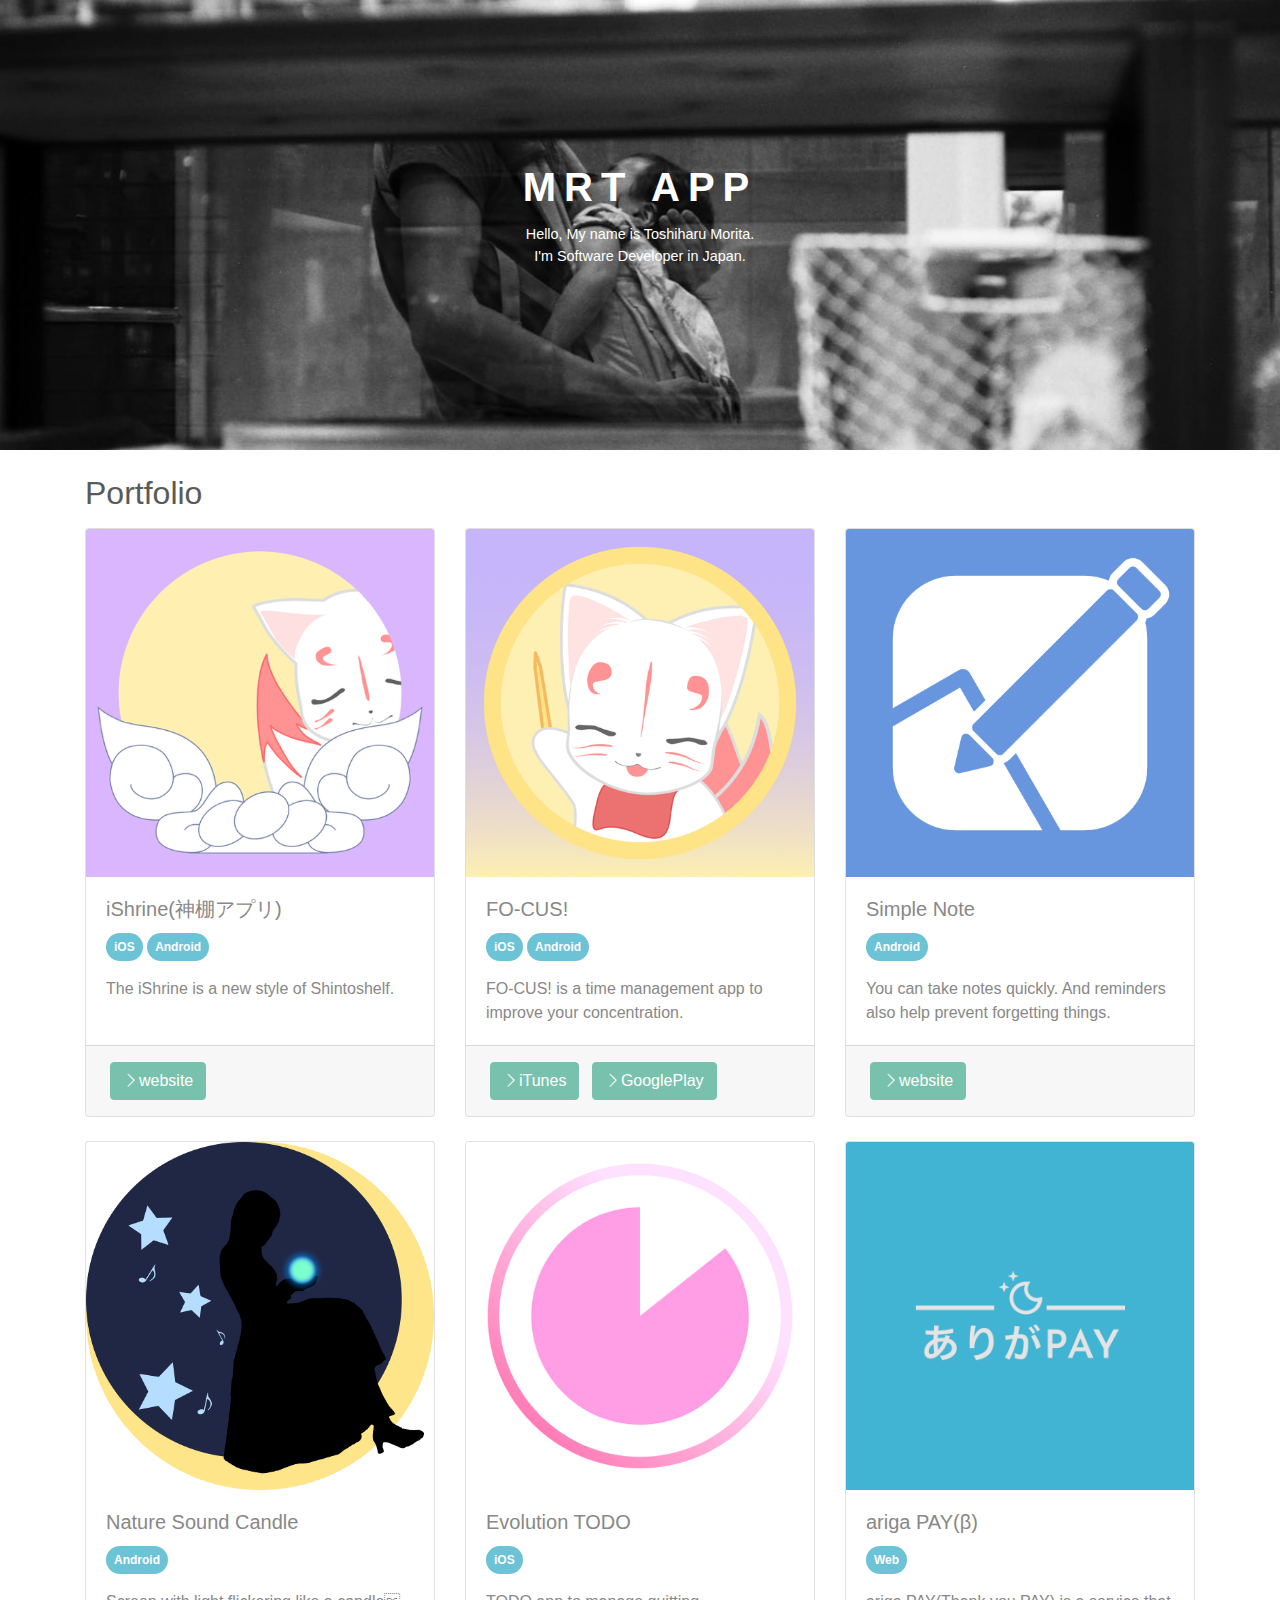
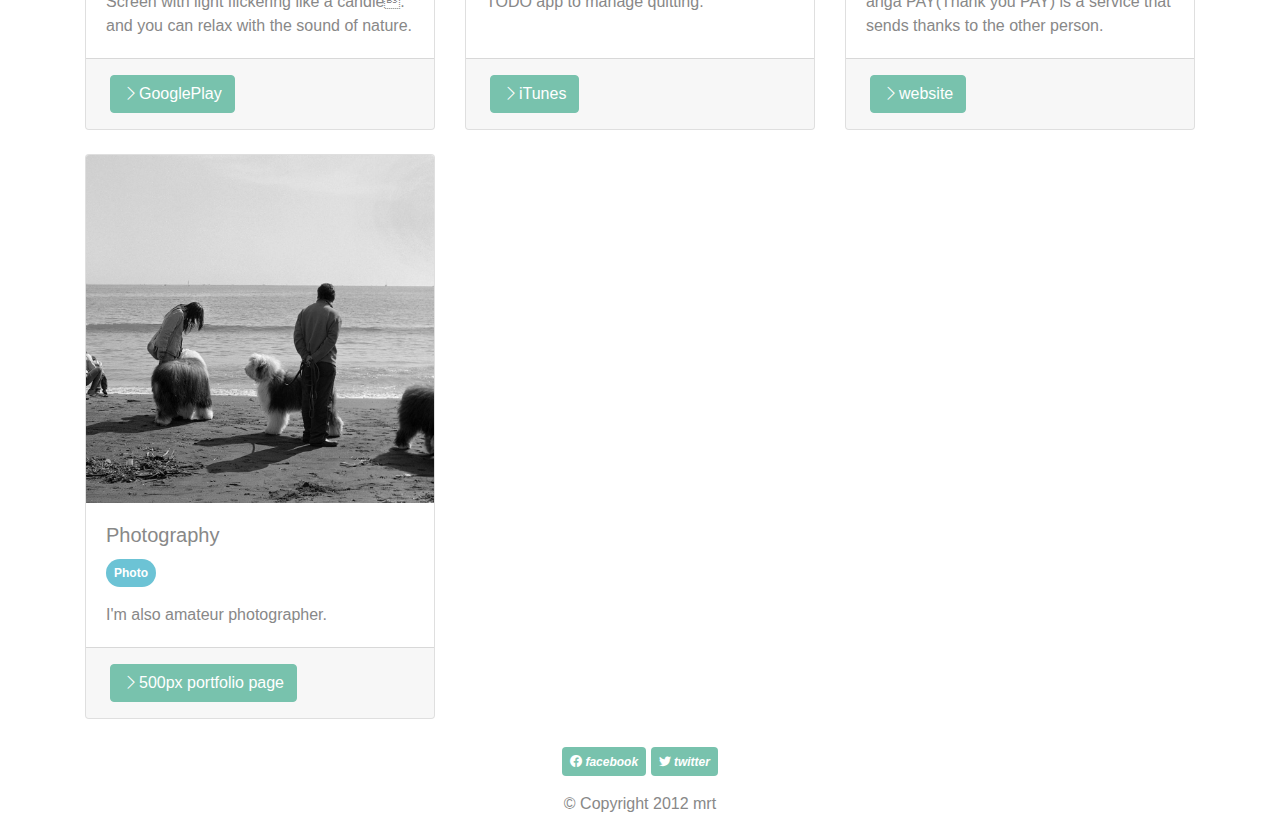
==== index.html @ 0ec3977b "remove lightmeter" ====
<!DOCTYPE html>
<html lang="ja">
<head>
   <meta charset="utf-8">
	<title>mrt app's portfolios</title>
	<meta name="description" content="mrt app's portfolios">
	<meta name="author" content="mrt">
	<meta name="viewport" content="width=device-width, initial-scale=1, maximum-scale=1">
   <meta name="google-site-verification" content="wOv8OSFi36BbZM9EOeqPdlQxyGVjvJhlUaS92rcKEDM" />
   <link href="css/bootstrap.min.css?20210525" rel="stylesheet">
   <script src="https://cdn.jsdelivr.net/npm/bootstrap@5.0.0-beta1/dist/js/bootstrap.bundle.min.js" integrity="sha384-ygbV9kiqUc6oa4msXn9868pTtWMgiQaeYH7/t7LECLbyPA2x65Kgf80OJFdroafW" crossorigin="anonymous"></script>
   <link rel="stylesheet" href="https://cdn.jsdelivr.net/npm/bootstrap-icons@1.5.0/font/bootstrap-icons.css">
   <link rel="stylesheet" href="css/style.css">
</head>

<body>

   <header>
      <div id="header-image">
         <div class="contents">
            <div>
               <h1>MRT APP</h1>
               <p class="text">Hello, My name is Toshiharu Morita. <br/>I'm Software Developer in Japan.</p>
            </div>
          </div>
      </div>

   </header> 

   <section class="mt-1 mb-1">
      <div class="container">
         <h2 id="portfolio" class="mt-4 mb-3">Portfolio</h2>
         <div class="row row-cols-1 row-cols-md-3 g-4">
            <div class="col mb-4">
               <div class="card h-100">
                  <img class="card-img-top" src="images/kamidana.png" alt="app icon">
                  <div class="card-body">
                     <h5 class="card-title">iShrine(神棚アプリ)</h5>
                     <p>
                        <span class="badge rounded-pill bg-info p-2">iOS</span>
                        <span class="badge rounded-pill bg-info p-2">Android</span>
                     </p>
                     <p class="card-text">The iShrine is a new style of Shintoshelf.</p>
                  </div>
                  <div class="card-footer">
                     <a href="https://mrt-app.github.io/kamidana/" class="btn btn-primary m-1"><i class="bi bi-chevron-right"></i>website</a>
                  </div>
               </div>   
            </div>
            <div class="col mb-4">
               <div class="card h-100">
                  <img class="card-img-top" src="images/focus.png" alt="app icon">
                  <div class="card-body">
                     <h5 class="card-title">FO-CUS!</h5>
                     <p>
                     <span class="badge rounded-pill bg-info p-2">iOS</span>
                     <span class="badge rounded-pill bg-info p-2">Android</span>
                     </p>
                     <p class="card-text">FO-CUS! is a time management app to improve your concentration.</p>
                  </div>
                  <div class="card-footer">
                     <a href="https://apps.apple.com/jp/app/fo-cus/id1568055889" class="btn btn-primary m-1"><i class="bi bi-chevron-right"></i>iTunes</a>
                     <a href="https://play.google.com/store/apps/details?id=com.gmail.mrt.another.focus" class="btn btn-primary m-1"><i class="bi bi-chevron-right"></i>GooglePlay</a>
                  </div>

               </div>
            </div>
            <div class="col mb-4">
               <div class="card h-100">
                  <img class="card-img-top" src="images/simple-note.png" alt="app icon">
                  <div class="card-body">
                     <h5 class="card-title">Simple Note</h5>
                     <p>
                     <span class="badge rounded-pill bg-info p-2">Android</span>
                     </p>
                     <p class="card-text">You can take notes quickly. And reminders also help prevent forgetting things.</p>
                  </div>
                  <div class="card-footer">
                     <a href="https://mrt-app.github.io/simple-note/" class="btn btn-primary m-1"><i class="bi bi-chevron-right"></i>website</a>
                  </div>

               </div>   
            </div>

            
           <div class="col mb-4">
               <div class="card h-100">
                  <img class="card-img-top" src="images/likeacandle.png" alt="app icon">
                  <div class="card-body">
                     <h5 class="card-title">Nature Sound Candle</h5>
                     <p>
                        <span class="badge rounded-pill bg-info p-2">Android</span>
                     </p>
                     <p class="card-text">Screen with light flickering like a candle. and you can relax with the sound of nature.</p>
                  </div>
                  <div class="card-footer">
                     <a href="https://play.google.com/store/apps/details?id=another.mrt.gmail.com.likeacandle" class="btn btn-primary m-1"><i class="bi bi-chevron-right"></i>GooglePlay</a>
                  </div>
               </div>
           </div>

           <div class="col mb-4">
               <div class="card h-100">
                  <img class="card-img-top" src="images/evolutiontodo.png" alt="app icon">
                  <div class="card-body">
                     <h5 class="card-title">Evolution TODO</h5>
                     <p>
                        <span class="badge rounded-pill bg-info p-2">iOS</span>
                     </p>
                     <p class="card-text">TODO app to manage quitting.</p>
                  </div>
                  <div class="card-footer">
                     <a href="https://apps.apple.com/jp/app/evolution-todo/id1493318334" class="btn btn-primary m-1"><i class="bi bi-chevron-right"></i>iTunes</a>
                  </div>
               </div>
           </div>

           <div class="col mb-4">
               <div class="card h-100">
                  <img class="card-img-top" src="images/ariga-pay.png" alt="app icon">
                  <div class="card-body">
                     <h5 class="card-title">ariga PAY(β)</h5>
                     <p>
                        <span class="badge rounded-pill bg-info p-2">Web</span>
                     </p>
                     <p class="card-text">ariga PAY(Thank you PAY) is a service that sends thanks to the other person.</p>
                  </div>
                  <div class="card-footer">
                     <a href="https://ariga-pay.firebaseapp.com/" class="btn btn-primary m-1"><i class="bi bi-chevron-right"></i>website</a>
                  </div>
               </div>
            </div>
   

            <div class="col mb-4">
               <div class="card h-100">
                  <img class="card-img-top" src="images/middle.jpg" alt="photo">
                  <div class="card-body">
                     <h5 class="card-title">Photography</h5>
                     <p>
                        <span class="badge rounded-pill bg-info p-2">Photo</span>
                     </p>
                     <p class="card-text">I'm also amateur photographer.</p>
                  </div>
                  <div class="card-footer">
                     <a href="http://500px.com/Haru_M" class="btn btn-primary m-1"><i class="bi bi-chevron-right"></i>500px portfolio page</a>
                  </div>
               </div>
            </div>

         </div>
     </div>
   </section>


   <footer class="mt-1 mb-1">
      <div class="contents">
         <p class="px-2 text-center">
            <a href="http://www.facebook.com/share.php?u=https%3A%2F%2Fmrt-app.github.io/" class="badge bg-primary p-2"><i class="bi bi-facebook"> facebook</i></a>
            <a href="http://twitter.com/share?url=https%3A%2F%2Fmrt-app.github.io/" class="badge bg-primary p-2"><i class="bi bi-twitter"> twitter</i></a>   
         </p>
   
         <p class="text-center">
            &copy; Copyright 2012 mrt
         </p>
      </div>
   </footer>
</body>

</html>
---- css/style.css ----
#header-image .contents {
    height: 50vh;
    display: flex;
    justify-content: center;
    align-items: center;
    background-size: cover;
    background-position: center;
    background-repeat: no-repeat;
    background-attachment: fixed;
}
#header-image .contents {
    background-image: url(../images/header.jpg);
    background-position-y: -100px;
}

#header-image .contents h1 {
    color: #fff;
    font-size: 2.5em;
    font-weight: bold;
    text-align: center;
    letter-spacing: 0.2em;
    margin-bottom: .25em;
}
#header-image .contents .text {
    color: #fff;
    font-size: 0.9em;
    text-align: center;
    padding: .25em;
}
#header-image .contents  a {
    background: rgba(255, 255, 255, 0.9);
    display: block;
    font-weight: bold;
    text-align: center;
    text-decoration: none;
    padding: 3px 0;
    margin: 0 auto;
}

  footer {
    display: block;
  }
  .card-img-top {
    width: 100%;
    aspect-ratio: 1 / 1;
    object-fit: cover;
}
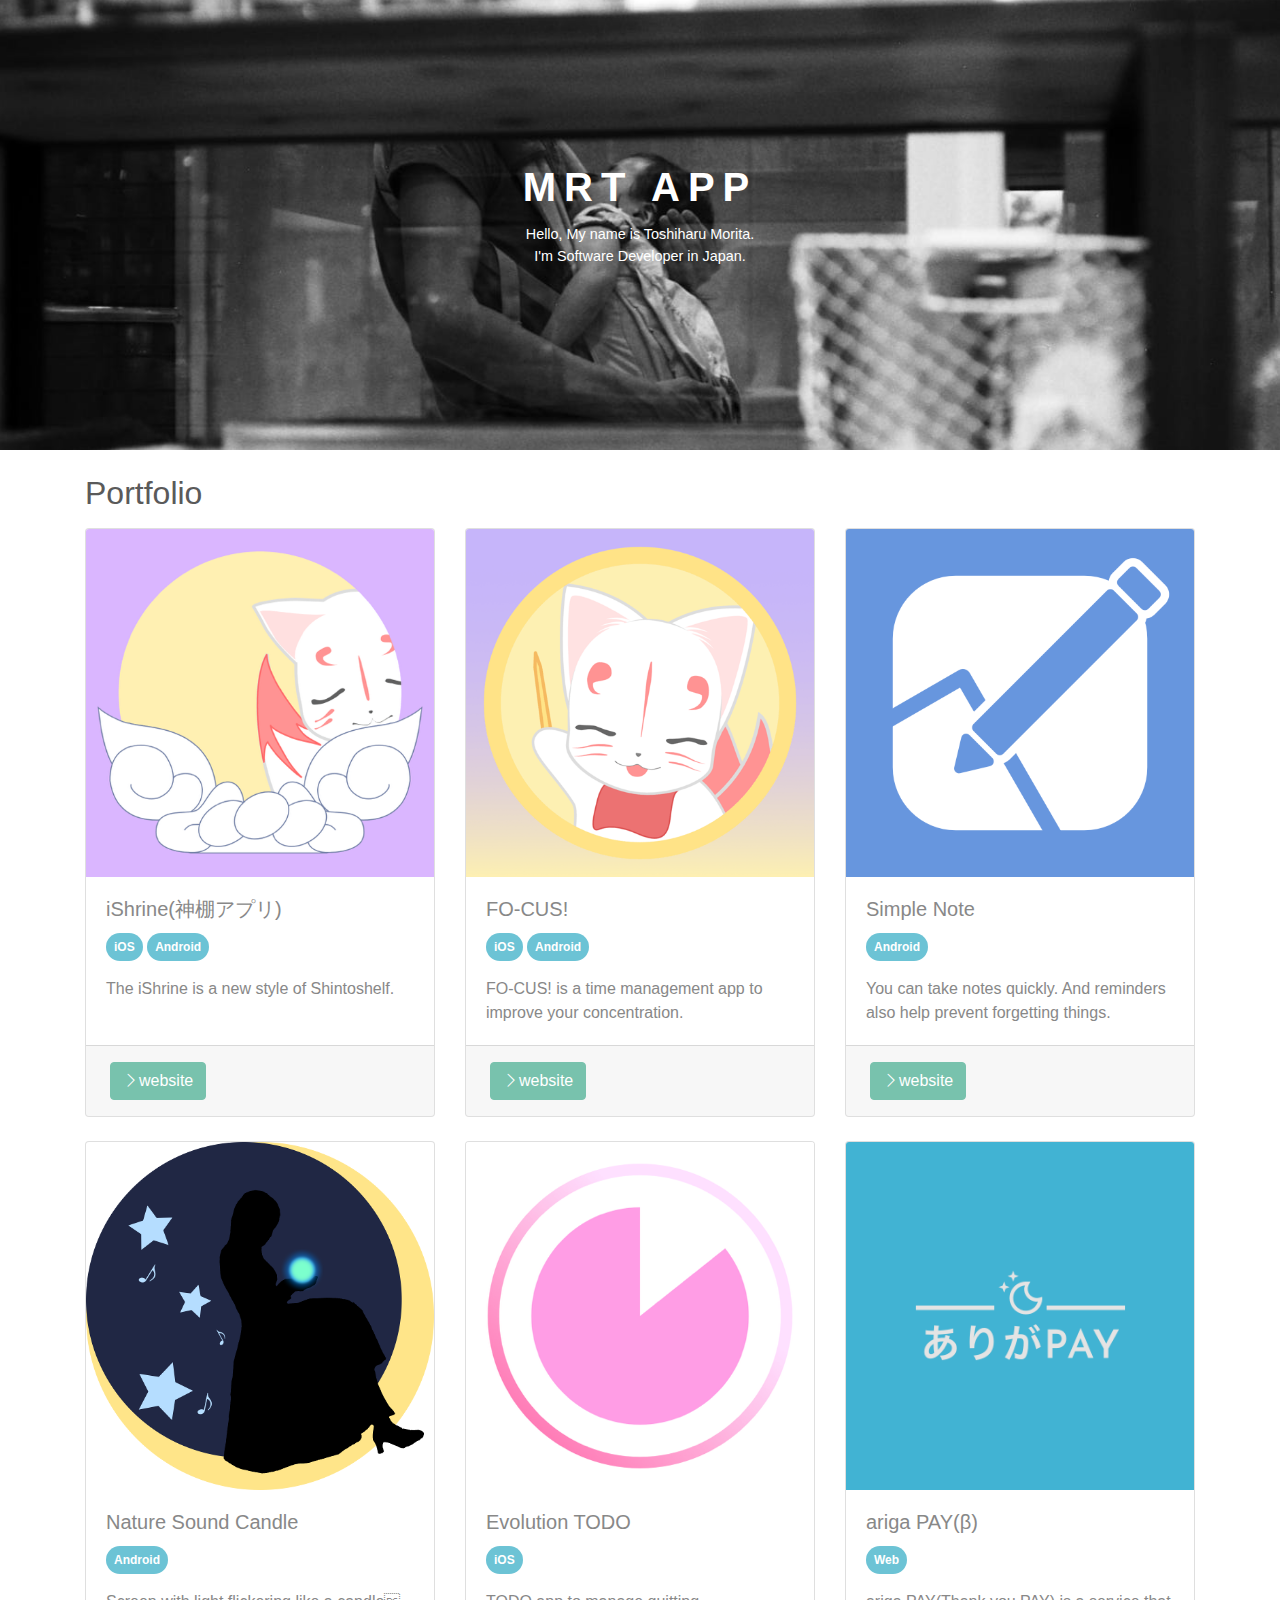
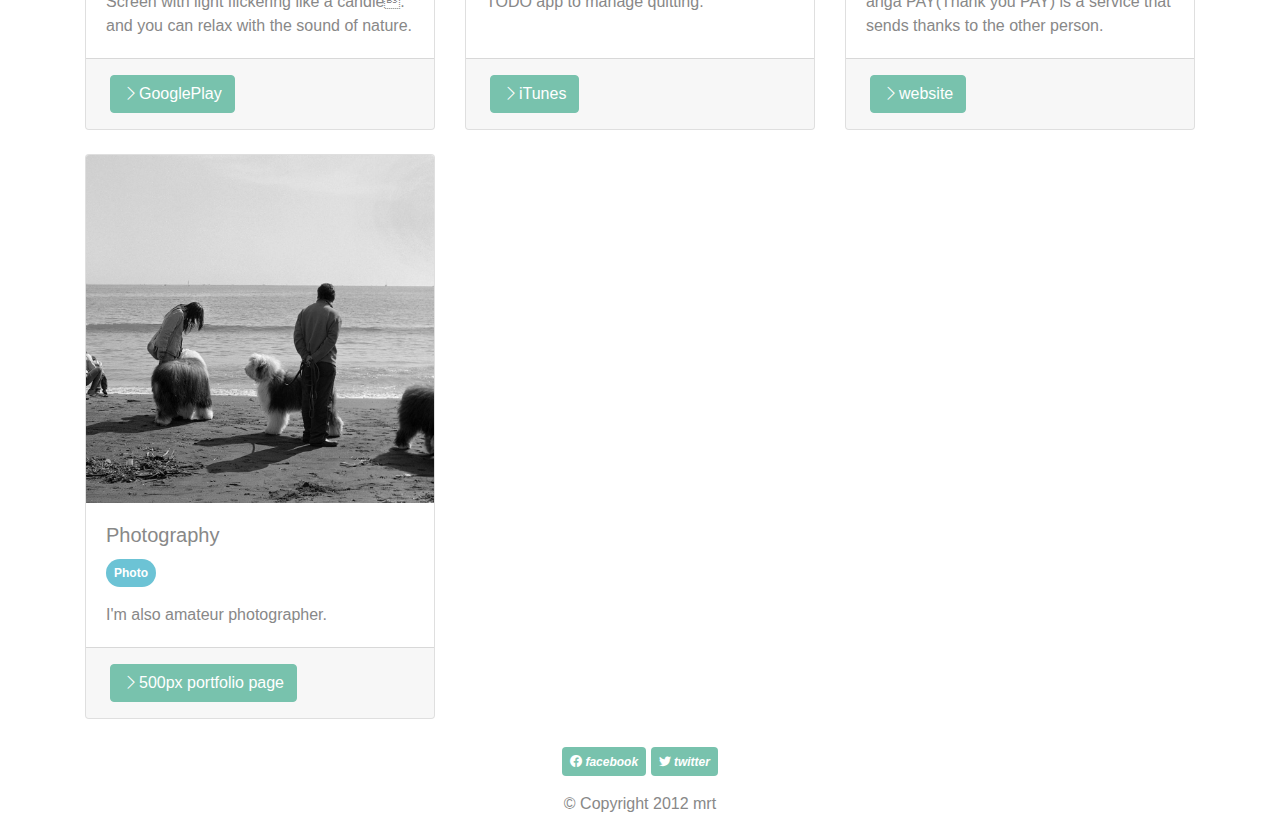
==== commit 9d7b997b: "+focus page" ====
--- a/index.html
+++ b/index.html
@@ -59,8 +59,7 @@
                      <p class="card-text">FO-CUS! is a time management app to improve your concentration.</p>
                   </div>
                   <div class="card-footer">
-                     <a href="https://apps.apple.com/jp/app/fo-cus/id1568055889" class="btn btn-primary m-1"><i class="bi bi-chevron-right"></i>iTunes</a>
-                     <a href="https://play.google.com/store/apps/details?id=com.gmail.mrt.another.focus" class="btn btn-primary m-1"><i class="bi bi-chevron-right"></i>GooglePlay</a>
+                     <a href="https://mrt-app.github.io/focus.htm" class="btn btn-primary m-1"><i class="bi bi-chevron-right"></i>website</a>
                   </div>
 
                </div>
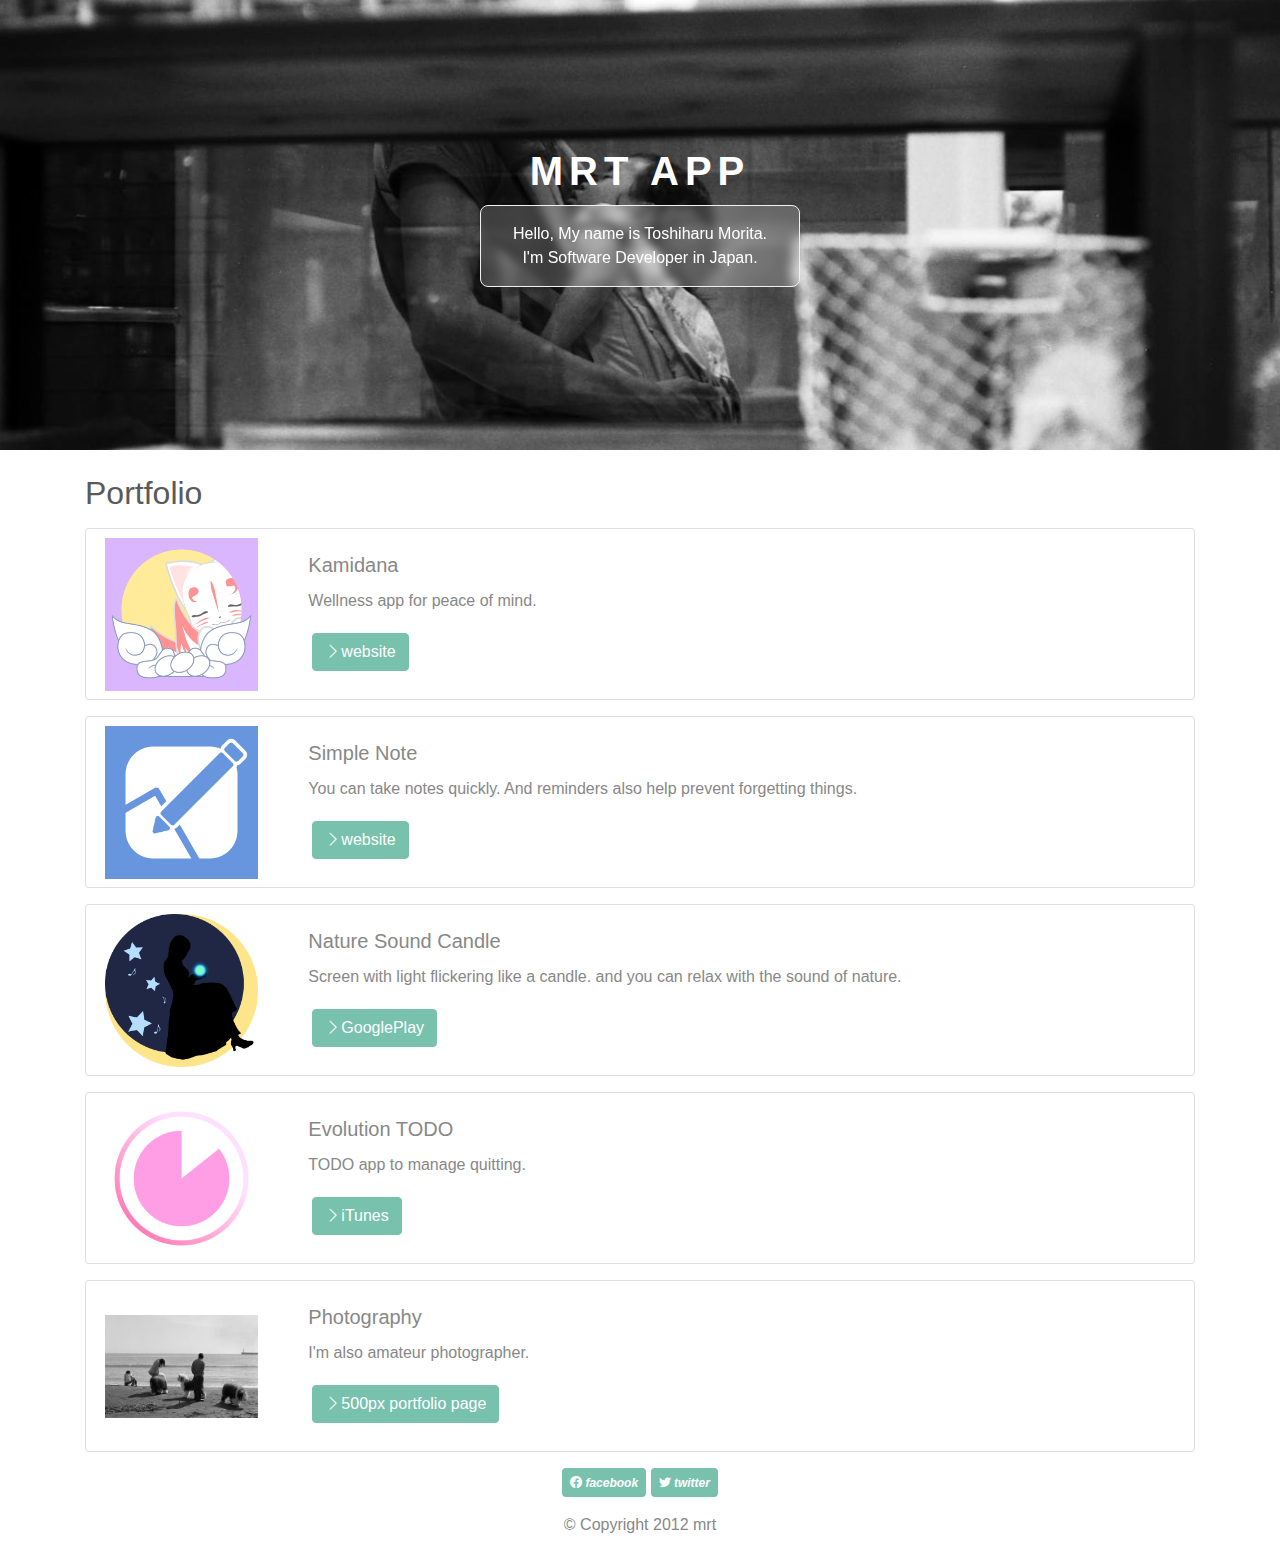
==== commit 305f6c5e: "update" ====
--- a/index.html
+++ b/index.html
@@ -30,124 +30,81 @@
    <section class="mt-1 mb-1">
       <div class="container">
          <h2 id="portfolio" class="mt-4 mb-3">Portfolio</h2>
-         <div class="row row-cols-1 row-cols-md-3 g-4">
-            <div class="col mb-4">
-               <div class="card h-100">
-                  <img class="card-img-top" src="images/kamidana.png" alt="app icon">
-                  <div class="card-body">
-                     <h5 class="card-title">iShrine(神棚アプリ)</h5>
-                     <p>
-                        <span class="badge rounded-pill bg-info p-2">iOS</span>
-                        <span class="badge rounded-pill bg-info p-2">Android</span>
-                     </p>
-                     <p class="card-text">The iShrine is a new style of Shintoshelf.</p>
-                  </div>
-                  <div class="card-footer">
-                     <a href="https://mrt-app.github.io/kamidana/" class="btn btn-primary m-1"><i class="bi bi-chevron-right"></i>website</a>
-                  </div>
-               </div>   
+
+         <div class="card mb-3">
+            <div class="row g-0 m-1">
+              <div class="col-2 align-self-center">
+                <img src="images/kamidana.png" class="img-fluid rounded-start" alt="app icon">
+              </div>
+              <div class="col-10">
+                <div class="card-body">
+                  <h5 class="card-title">Kamidana</h5>
+                  <p class="card-text">Wellness app for peace of mind.</p>
+                  <p class="card-text"> <a href="https://mrt-app.github.io/kamidana/" class="btn btn-primary m-1"><i class="bi bi-chevron-right"></i>website</a></p>
+                </div>
+              </div>
             </div>
-            <div class="col mb-4">
-               <div class="card h-100">
-                  <img class="card-img-top" src="images/focus.png" alt="app icon">
-                  <div class="card-body">
-                     <h5 class="card-title">FO-CUS!</h5>
-                     <p>
-                     <span class="badge rounded-pill bg-info p-2">iOS</span>
-                     <span class="badge rounded-pill bg-info p-2">Android</span>
-                     </p>
-                     <p class="card-text">FO-CUS! is a time management app to improve your concentration.</p>
-                  </div>
-                  <div class="card-footer">
-                     <a href="https://mrt-app.github.io/focus.htm" class="btn btn-primary m-1"><i class="bi bi-chevron-right"></i>website</a>
-                  </div>
+          </div>
 
-               </div>
+          <div class="card mb-3">
+            <div class="row g-0 m-1">
+              <div class="col-2 align-self-center">
+                <img src="images/simple-note.png" class="img-fluid rounded-start" alt="app icon">
+              </div>
+              <div class="col-10">
+                <div class="card-body">
+                  <h5 class="card-title">Simple Note</h5>
+                  <p class="card-text">You can take notes quickly. And reminders also help prevent forgetting things.</p>
+                  <p class="card-text"> <a href="https://mrt-app.github.io/simple-note/" class="btn btn-primary m-1"><i class="bi bi-chevron-right"></i>website</a></p>
+                </div>
+              </div>
             </div>
-            <div class="col mb-4">
-               <div class="card h-100">
-                  <img class="card-img-top" src="images/simple-note.png" alt="app icon">
-                  <div class="card-body">
-                     <h5 class="card-title">Simple Note</h5>
-                     <p>
-                     <span class="badge rounded-pill bg-info p-2">Android</span>
-                     </p>
-                     <p class="card-text">You can take notes quickly. And reminders also help prevent forgetting things.</p>
-                  </div>
-                  <div class="card-footer">
-                     <a href="https://mrt-app.github.io/simple-note/" class="btn btn-primary m-1"><i class="bi bi-chevron-right"></i>website</a>
-                  </div>
+          </div>
 
-               </div>   
+          <div class="card mb-3">
+            <div class="row g-0 m-1">
+              <div class="col-2 align-self-center">
+                <img src="images/likeacandle.png" class="img-fluid rounded-start" alt="app icon">
+              </div>
+              <div class="col-10">
+                <div class="card-body">
+                  <h5 class="card-title">Nature Sound Candle</h5>
+                  <p class="card-text">Screen with light flickering like a candle. and you can relax with the sound of nature.</p>
+                  <p class="card-text"> <a href="https://play.google.com/store/apps/details?id=another.mrt.gmail.com.likeacandle" class="btn btn-primary m-1"><i class="bi bi-chevron-right"></i>GooglePlay</a></p>
+                </div>
+              </div>
             </div>
+          </div>
 
-            
-           <div class="col mb-4">
-               <div class="card h-100">
-                  <img class="card-img-top" src="images/likeacandle.png" alt="app icon">
-                  <div class="card-body">
-                     <h5 class="card-title">Nature Sound Candle</h5>
-                     <p>
-                        <span class="badge rounded-pill bg-info p-2">Android</span>
-                     </p>
-                     <p class="card-text">Screen with light flickering like a candle. and you can relax with the sound of nature.</p>
-                  </div>
-                  <div class="card-footer">
-                     <a href="https://play.google.com/store/apps/details?id=another.mrt.gmail.com.likeacandle" class="btn btn-primary m-1"><i class="bi bi-chevron-right"></i>GooglePlay</a>
-                  </div>
-               </div>
-           </div>
-
-           <div class="col mb-4">
-               <div class="card h-100">
-                  <img class="card-img-top" src="images/evolutiontodo.png" alt="app icon">
-                  <div class="card-body">
-                     <h5 class="card-title">Evolution TODO</h5>
-                     <p>
-                        <span class="badge rounded-pill bg-info p-2">iOS</span>
-                     </p>
-                     <p class="card-text">TODO app to manage quitting.</p>
-                  </div>
-                  <div class="card-footer">
-                     <a href="https://apps.apple.com/jp/app/evolution-todo/id1493318334" class="btn btn-primary m-1"><i class="bi bi-chevron-right"></i>iTunes</a>
-                  </div>
-               </div>
-           </div>
-
-           <div class="col mb-4">
-               <div class="card h-100">
-                  <img class="card-img-top" src="images/ariga-pay.png" alt="app icon">
-                  <div class="card-body">
-                     <h5 class="card-title">ariga PAY(β)</h5>
-                     <p>
-                        <span class="badge rounded-pill bg-info p-2">Web</span>
-                     </p>
-                     <p class="card-text">ariga PAY(Thank you PAY) is a service that sends thanks to the other person.</p>
-                  </div>
-                  <div class="card-footer">
-                     <a href="https://ariga-pay.firebaseapp.com/" class="btn btn-primary m-1"><i class="bi bi-chevron-right"></i>website</a>
-                  </div>
-               </div>
+          <div class="card mb-3">
+            <div class="row g-0 m-1">
+              <div class="col-2 align-self-center">
+                <img src="images/evolutiontodo.png" class="img-fluid rounded-start" alt="app icon">
+              </div>
+              <div class="col-10">
+                <div class="card-body">
+                  <h5 class="card-title">Evolution TODO</h5>
+                  <p class="card-text">TODO app to manage quitting.</p>
+                  <p class="card-text"> <a href="https://apps.apple.com/jp/app/evolution-todo/id1493318334" class="btn btn-primary m-1"><i class="bi bi-chevron-right"></i>iTunes</a></p>
+                </div>
+              </div>
             </div>
-   
-
-            <div class="col mb-4">
-               <div class="card h-100">
-                  <img class="card-img-top" src="images/middle.jpg" alt="photo">
-                  <div class="card-body">
-                     <h5 class="card-title">Photography</h5>
-                     <p>
-                        <span class="badge rounded-pill bg-info p-2">Photo</span>
-                     </p>
-                     <p class="card-text">I'm also amateur photographer.</p>
-                  </div>
-                  <div class="card-footer">
-                     <a href="http://500px.com/Haru_M" class="btn btn-primary m-1"><i class="bi bi-chevron-right"></i>500px portfolio page</a>
-                  </div>
-               </div>
+          </div>
+          
+          <div class="card mb-3">
+            <div class="row g-0 m-1">
+              <div class="col-2 align-self-center">
+                <img src="images/middle.jpg" class="img-fluid rounded-start" alt="photo">
+              </div>
+              <div class="col-10">
+                <div class="card-body">
+                  <h5 class="card-title">Photography</h5>
+                  <p class="card-text">I'm also amateur photographer.</p>
+                  <p class="card-text"> <a href="http://500px.com/Haru_M" class="btn btn-primary m-1"><i class="bi bi-chevron-right"></i>500px portfolio page</a></p>
+                </div>
+              </div>
             </div>
-
-         </div>
+          </div>
      </div>
    </section>
 
--- a/css/style.css
+++ b/css/style.css
@@ -18,15 +18,21 @@
     font-size: 2.5em;
     font-weight: bold;
     text-align: center;
-    letter-spacing: 0.2em;
+    letter-spacing: 0.15em;
     margin-bottom: .25em;
 }
 #header-image .contents .text {
     color: #fff;
-    font-size: 0.9em;
     text-align: center;
-    padding: .25em;
+    padding: 1em 2em;
+    background-color: rgba(255,255,255, 0.2);
+    border: 1px solid #f1f1f1;
+    z-index: 2;
+    text-align: center;
+    backdrop-filter: blur(5px);
+    border-radius: 0.5em;
 }
+
 #header-image .contents  a {
     background: rgba(255, 255, 255, 0.9);
     display: block;
@@ -37,11 +43,17 @@
     margin: 0 auto;
 }
 
-  footer {
+footer {
     display: block;
-  }
-  .card-img-top {
+}
+.card-img-top {
     width: 100%;
     aspect-ratio: 1 / 1;
     object-fit: cover;
-}+}
+
+img {
+    width: 100%;
+    height: 100%;
+    object-fit: cover;
+ }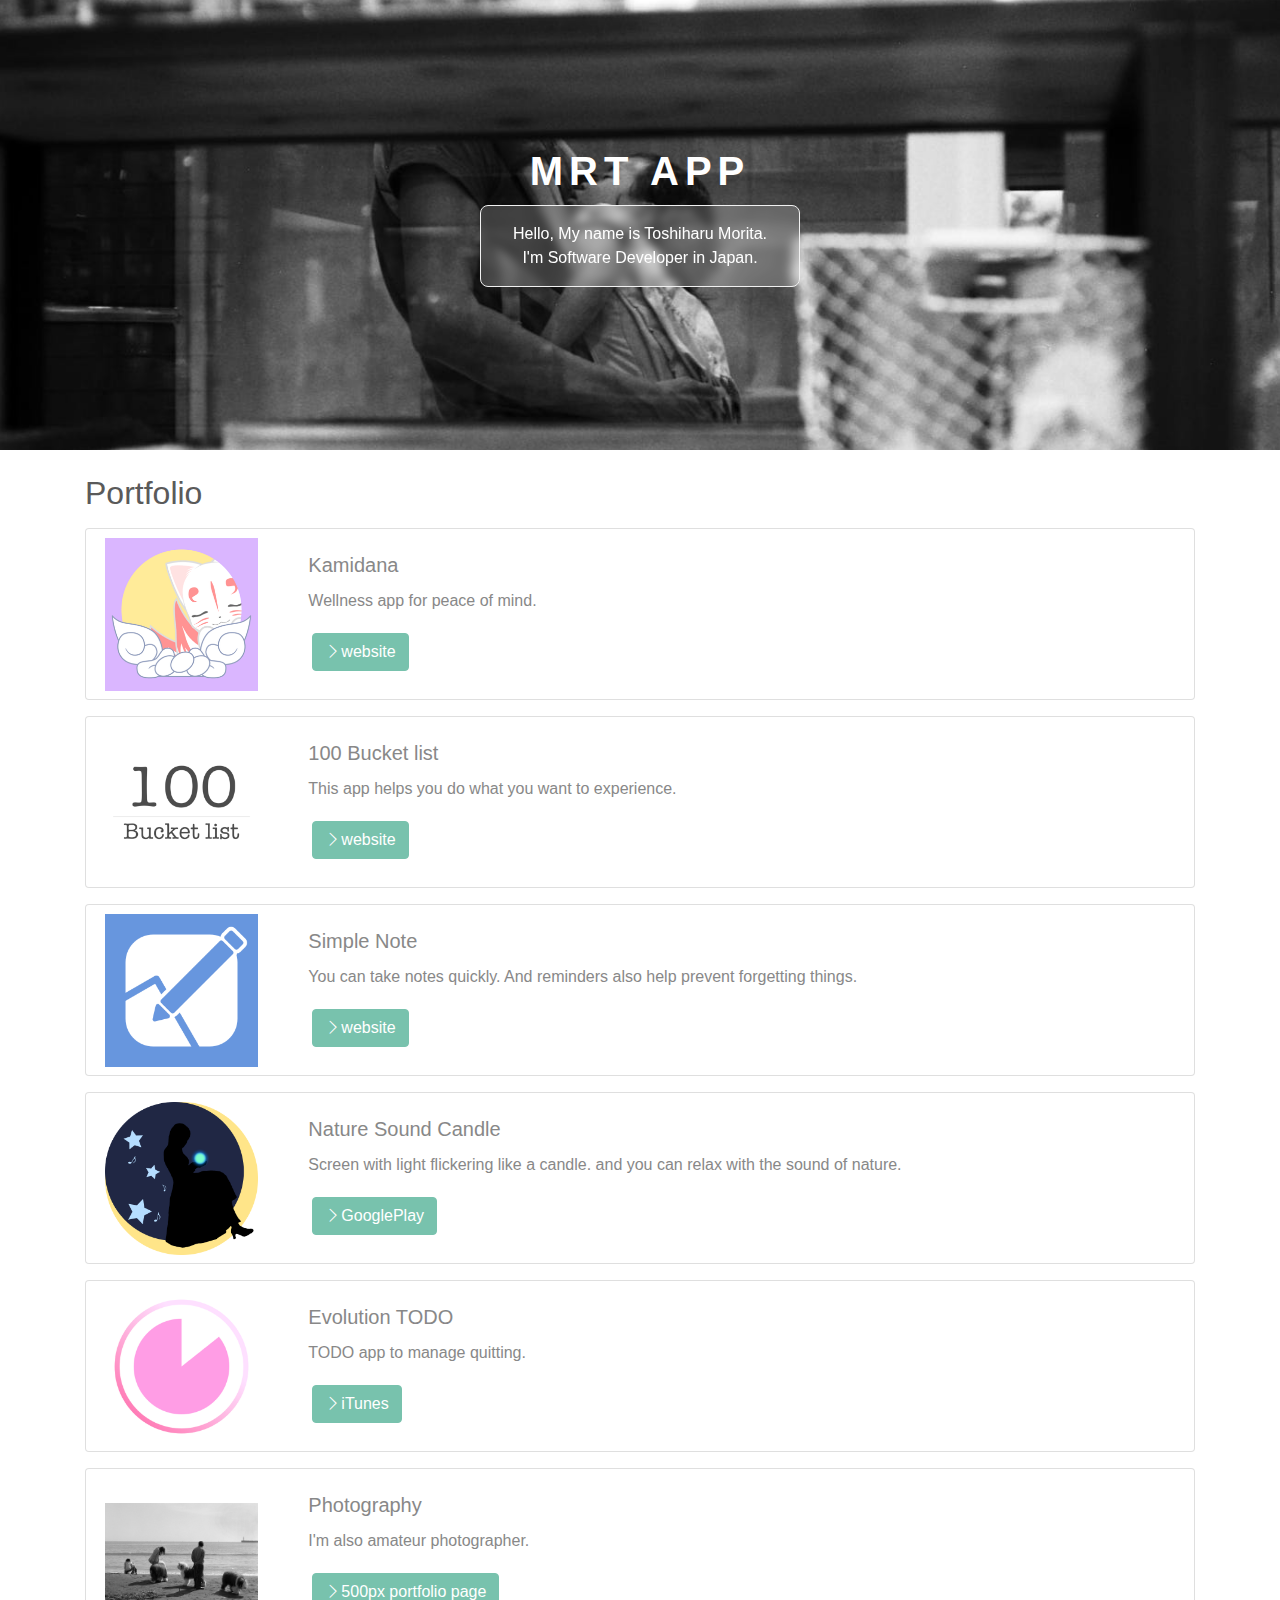
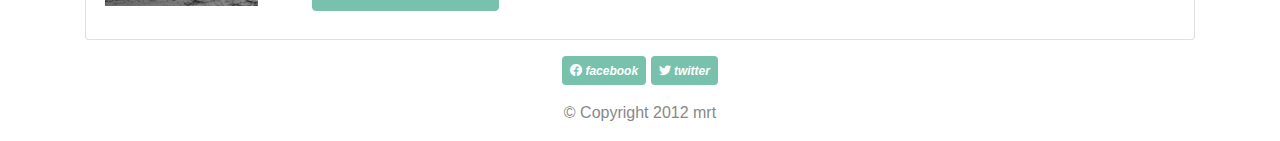
==== commit 10677b55: "100BucketList追加" ====
--- a/index.html
+++ b/index.html
@@ -41,6 +41,21 @@
                   <h5 class="card-title">Kamidana</h5>
                   <p class="card-text">Wellness app for peace of mind.</p>
                   <p class="card-text"> <a href="https://mrt-app.github.io/kamidana/" class="btn btn-primary m-1"><i class="bi bi-chevron-right"></i>website</a></p>
+                </div>
+              </div>
+            </div>
+          </div>
+
+          <div class="card mb-3">
+            <div class="row g-0 m-1">
+              <div class="col-2 align-self-center">
+                <img src="images/100bucketlist.png" class="img-fluid rounded-start" alt="app icon">
+              </div>
+              <div class="col-10">
+                <div class="card-body">
+                  <h5 class="card-title">100 Bucket list</h5>
+                  <p class="card-text">This app helps you do what you want to experience.</p>
+                  <p class="card-text"> <a href="https://mrt-app.github.io/100bucketlist.htm" class="btn btn-primary m-1"><i class="bi bi-chevron-right"></i>website</a></p>
                 </div>
               </div>
             </div>
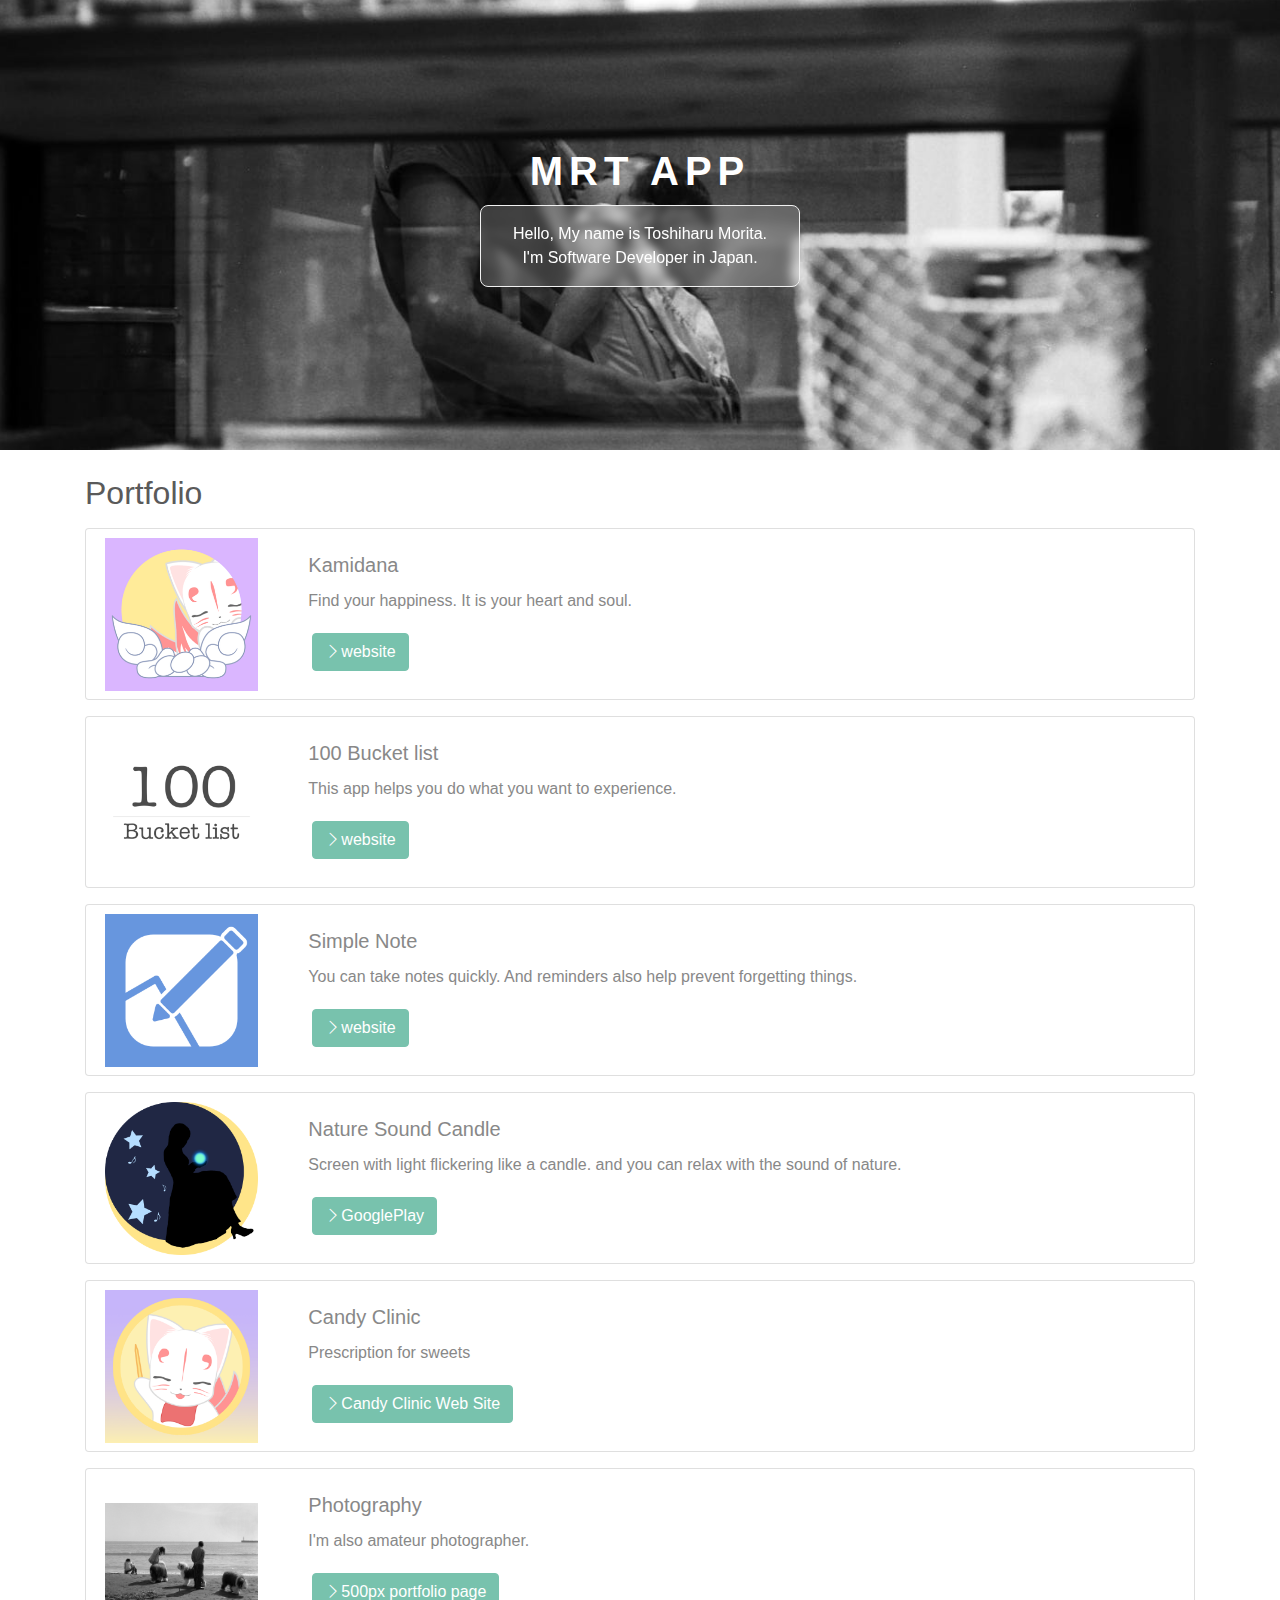
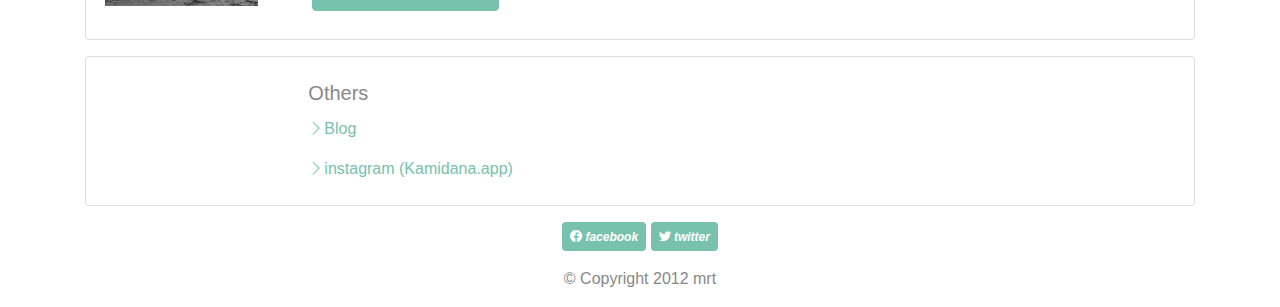
==== commit af74ec52: "update portfolio" ====
--- a/index.html
+++ b/index.html
@@ -39,7 +39,7 @@
               <div class="col-10">
                 <div class="card-body">
                   <h5 class="card-title">Kamidana</h5>
-                  <p class="card-text">Wellness app for peace of mind.</p>
+                  <p class="card-text">Find your happiness. It is your heart and soul.</p>
                   <p class="card-text"> <a href="https://mrt-app.github.io/kamidana/" class="btn btn-primary m-1"><i class="bi bi-chevron-right"></i>website</a></p>
                 </div>
               </div>
@@ -90,22 +90,23 @@
               </div>
             </div>
           </div>
-
+          
+          
           <div class="card mb-3">
             <div class="row g-0 m-1">
               <div class="col-2 align-self-center">
-                <img src="images/evolutiontodo.png" class="img-fluid rounded-start" alt="app icon">
+                <img src="images/focus.png" class="img-fluid rounded-start" alt="photo">
               </div>
               <div class="col-10">
                 <div class="card-body">
-                  <h5 class="card-title">Evolution TODO</h5>
-                  <p class="card-text">TODO app to manage quitting.</p>
-                  <p class="card-text"> <a href="https://apps.apple.com/jp/app/evolution-todo/id1493318334" class="btn btn-primary m-1"><i class="bi bi-chevron-right"></i>iTunes</a></p>
+                  <h5 class="card-title">Candy Clinic</h5>
+                  <p class="card-text">Prescription for sweets</p>
+                  <p class="card-text"> <a href="https://mrt-app.github.io/candy-clinic/" class="btn btn-primary m-1"><i class="bi bi-chevron-right"></i>Candy Clinic Web Site</a></p>
                 </div>
               </div>
             </div>
           </div>
-          
+
           <div class="card mb-3">
             <div class="row g-0 m-1">
               <div class="col-2 align-self-center">
@@ -116,6 +117,21 @@
                   <h5 class="card-title">Photography</h5>
                   <p class="card-text">I'm also amateur photographer.</p>
                   <p class="card-text"> <a href="http://500px.com/Haru_M" class="btn btn-primary m-1"><i class="bi bi-chevron-right"></i>500px portfolio page</a></p>
+                </div>
+              </div>
+            </div>
+          </div>
+
+          <div class="card mb-3">
+            <div class="row g-0 m-1">
+              <div class="col-2 align-self-center">
+                
+              </div>
+              <div class="col-10">
+                <div class="card-body">
+                  <h5 class="card-title">Others</h5>
+                  <p class="card-text"> <a href="https://another-mrt.blogspot.com/"><i class="bi bi-chevron-right"></i>Blog</a></p>
+                  <p class="card-text"> <a href="https://www.instagram.com/kamidana.app/"><i class="bi bi-chevron-right"></i>instagram (Kamidana.app)</a></p>
                 </div>
               </div>
             </div>
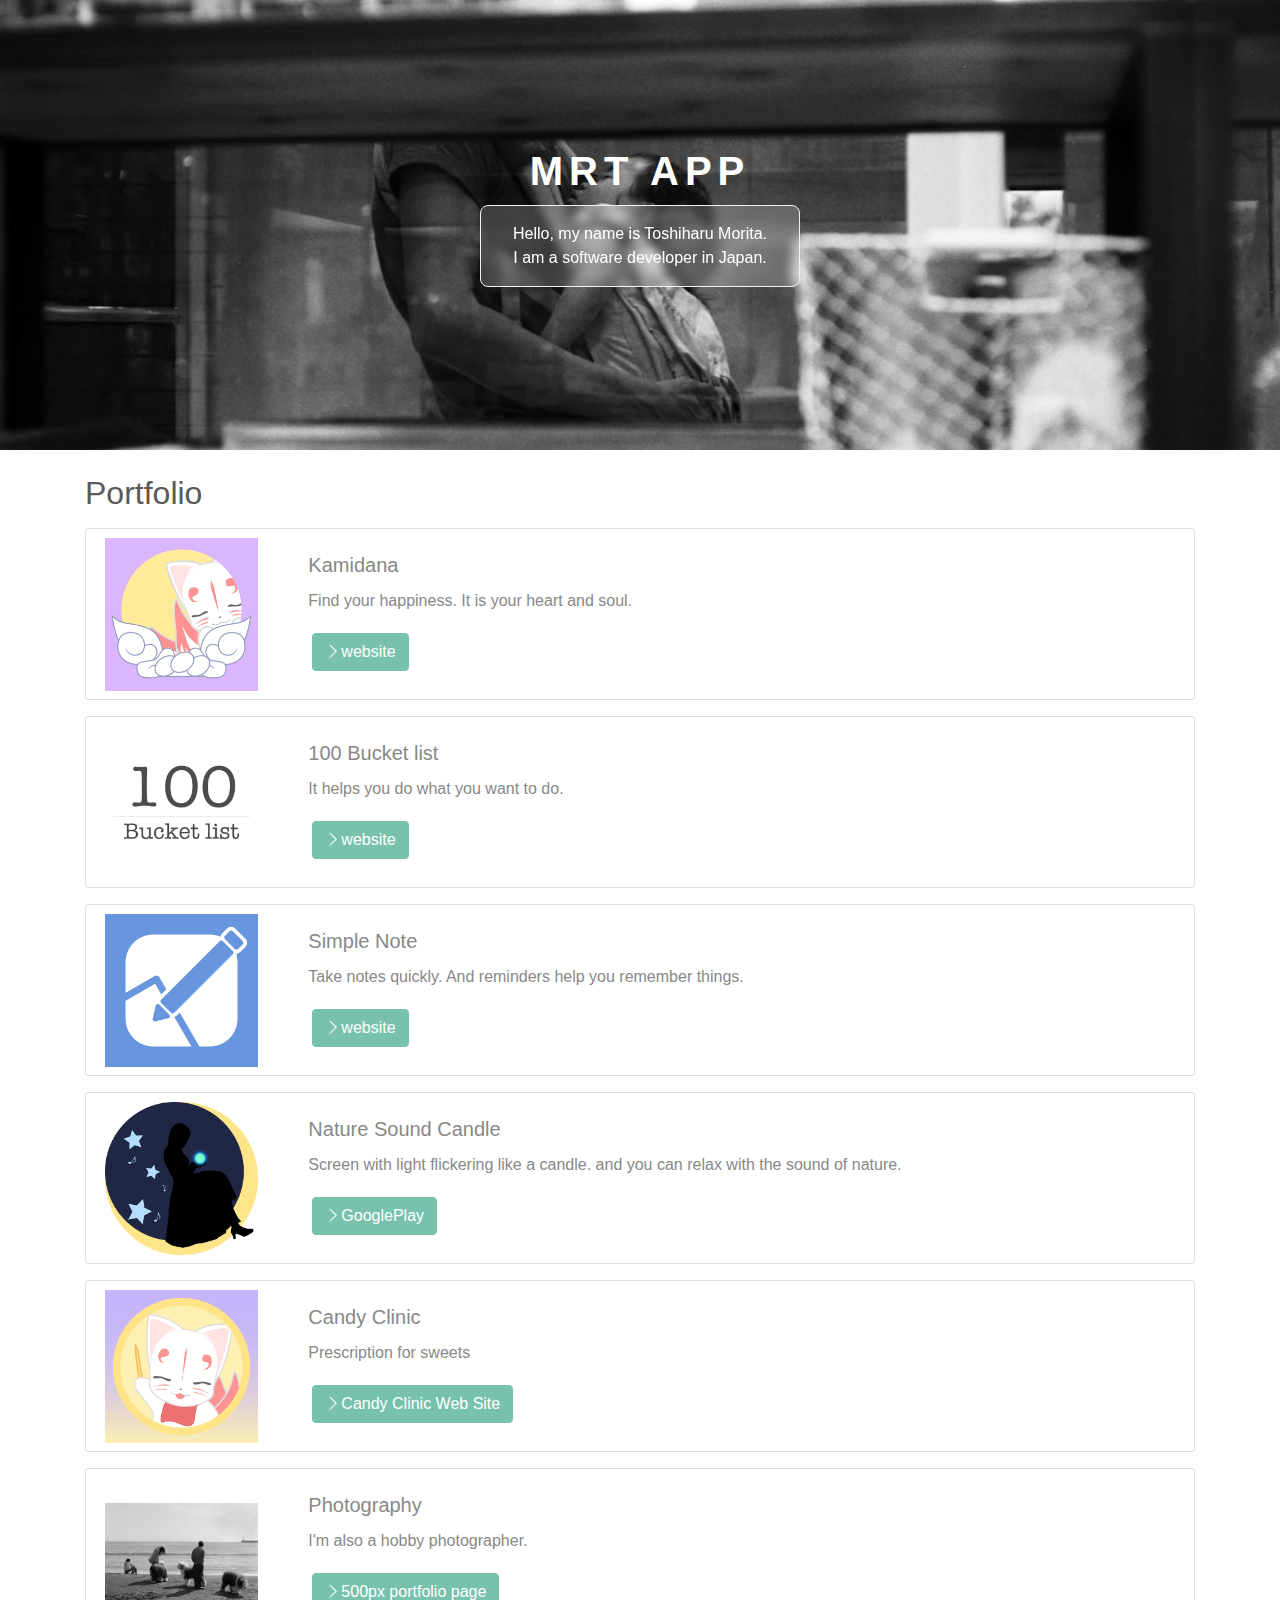
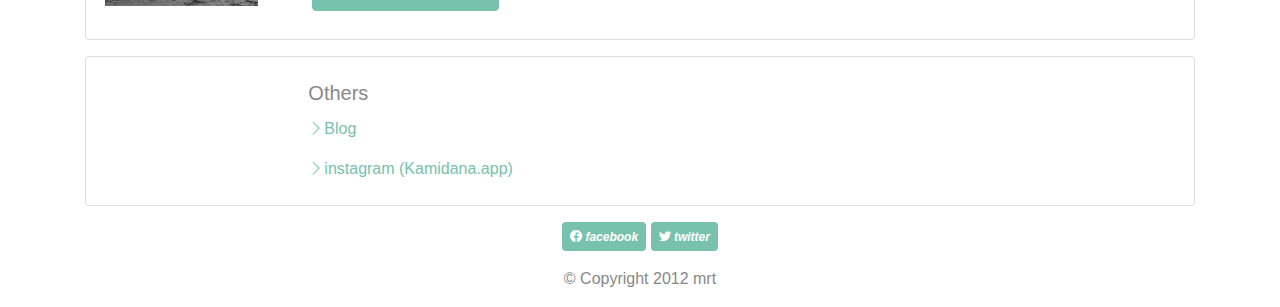
==== commit 0c6ecee4: "文言、リンク先修正" ====
--- a/index.html
+++ b/index.html
@@ -20,7 +20,7 @@
          <div class="contents">
             <div>
                <h1>MRT APP</h1>
-               <p class="text">Hello, My name is Toshiharu Morita. <br/>I'm Software Developer in Japan.</p>
+               <p class="text">Hello, my name is Toshiharu Morita. <br/>I am a software developer in Japan.</p>
             </div>
           </div>
       </div>
@@ -40,7 +40,7 @@
                 <div class="card-body">
                   <h5 class="card-title">Kamidana</h5>
                   <p class="card-text">Find your happiness. It is your heart and soul.</p>
-                  <p class="card-text"> <a href="https://mrt-app.github.io/kamidana/" class="btn btn-primary m-1"><i class="bi bi-chevron-right"></i>website</a></p>
+                  <p class="card-text"> <a href="https://kamidana.app" class="btn btn-primary m-1"><i class="bi bi-chevron-right"></i>website</a></p>
                 </div>
               </div>
             </div>
@@ -54,7 +54,7 @@
               <div class="col-10">
                 <div class="card-body">
                   <h5 class="card-title">100 Bucket list</h5>
-                  <p class="card-text">This app helps you do what you want to experience.</p>
+                  <p class="card-text">It helps you do what you want to do.</p>
                   <p class="card-text"> <a href="https://mrt-app.github.io/100bucketlist.htm" class="btn btn-primary m-1"><i class="bi bi-chevron-right"></i>website</a></p>
                 </div>
               </div>
@@ -69,7 +69,7 @@
               <div class="col-10">
                 <div class="card-body">
                   <h5 class="card-title">Simple Note</h5>
-                  <p class="card-text">You can take notes quickly. And reminders also help prevent forgetting things.</p>
+                  <p class="card-text">Take notes quickly. And reminders help you remember things.</p>
                   <p class="card-text"> <a href="https://mrt-app.github.io/simple-note/" class="btn btn-primary m-1"><i class="bi bi-chevron-right"></i>website</a></p>
                 </div>
               </div>
@@ -115,7 +115,7 @@
               <div class="col-10">
                 <div class="card-body">
                   <h5 class="card-title">Photography</h5>
-                  <p class="card-text">I'm also amateur photographer.</p>
+                  <p class="card-text">I'm also a hobby photographer.</p>
                   <p class="card-text"> <a href="http://500px.com/Haru_M" class="btn btn-primary m-1"><i class="bi bi-chevron-right"></i>500px portfolio page</a></p>
                 </div>
               </div>
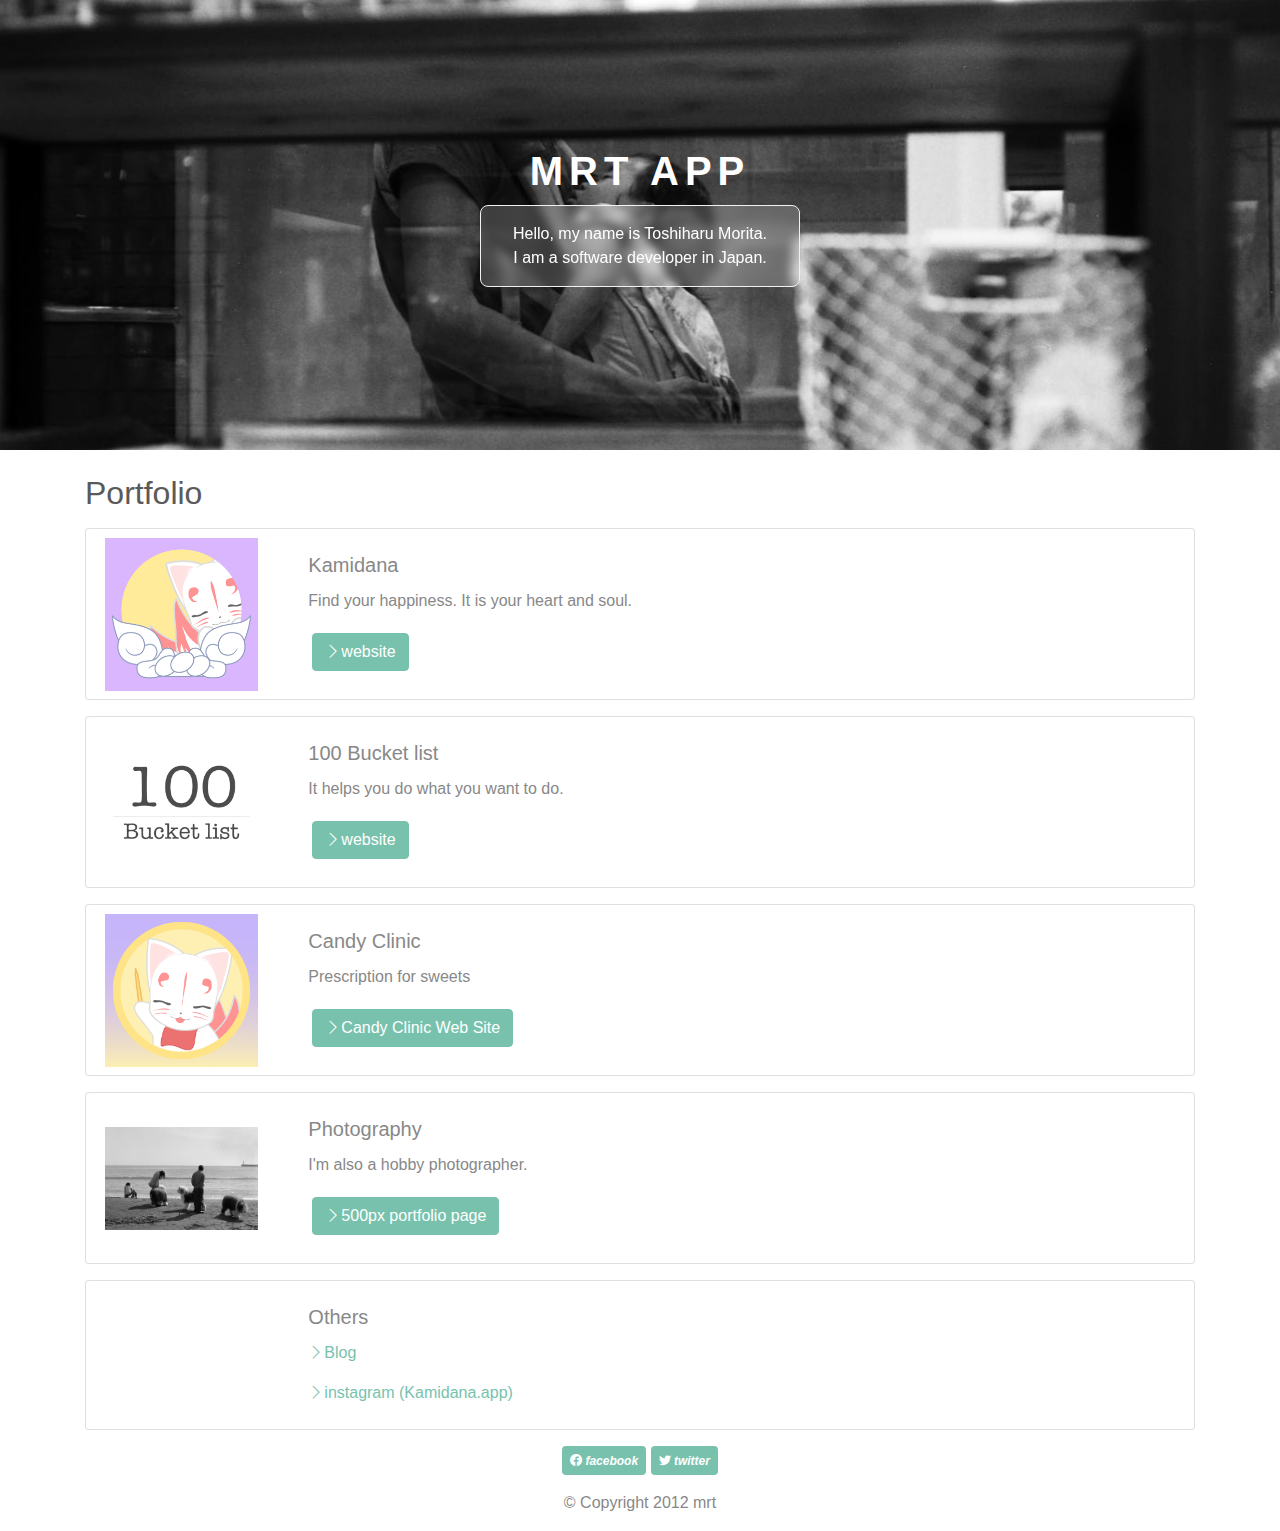
==== commit b6949e46: "クローズしたアプリの導線を削除" ====
--- a/index.html
+++ b/index.html
@@ -60,37 +60,6 @@
               </div>
             </div>
           </div>
-
-          <div class="card mb-3">
-            <div class="row g-0 m-1">
-              <div class="col-2 align-self-center">
-                <img src="images/simple-note.png" class="img-fluid rounded-start" alt="app icon">
-              </div>
-              <div class="col-10">
-                <div class="card-body">
-                  <h5 class="card-title">Simple Note</h5>
-                  <p class="card-text">Take notes quickly. And reminders help you remember things.</p>
-                  <p class="card-text"> <a href="https://mrt-app.github.io/simple-note/" class="btn btn-primary m-1"><i class="bi bi-chevron-right"></i>website</a></p>
-                </div>
-              </div>
-            </div>
-          </div>
-
-          <div class="card mb-3">
-            <div class="row g-0 m-1">
-              <div class="col-2 align-self-center">
-                <img src="images/likeacandle.png" class="img-fluid rounded-start" alt="app icon">
-              </div>
-              <div class="col-10">
-                <div class="card-body">
-                  <h5 class="card-title">Nature Sound Candle</h5>
-                  <p class="card-text">Screen with light flickering like a candle. and you can relax with the sound of nature.</p>
-                  <p class="card-text"> <a href="https://play.google.com/store/apps/details?id=another.mrt.gmail.com.likeacandle" class="btn btn-primary m-1"><i class="bi bi-chevron-right"></i>GooglePlay</a></p>
-                </div>
-              </div>
-            </div>
-          </div>
-          
           
           <div class="card mb-3">
             <div class="row g-0 m-1">
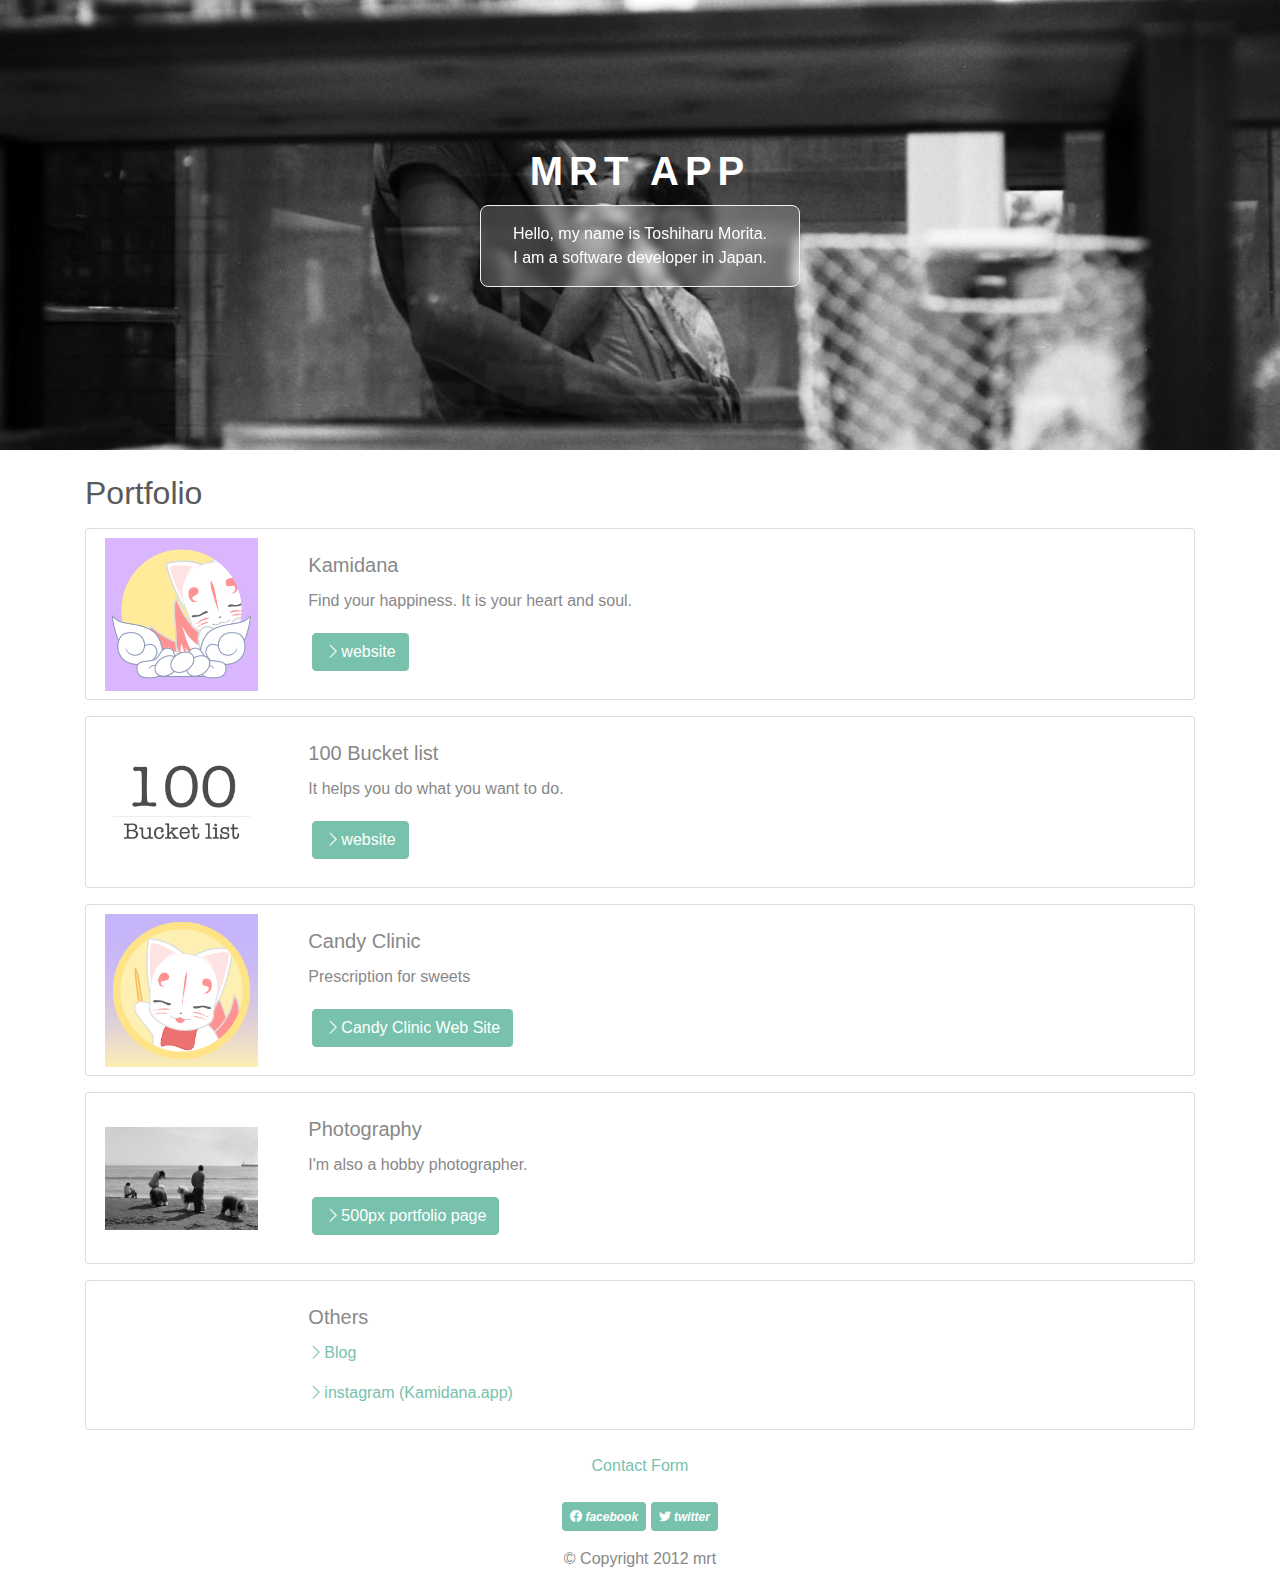
==== commit 05743e5e: "mrt-app.com対応" ====
--- a/index.html
+++ b/index.html
@@ -55,7 +55,7 @@
                 <div class="card-body">
                   <h5 class="card-title">100 Bucket list</h5>
                   <p class="card-text">It helps you do what you want to do.</p>
-                  <p class="card-text"> <a href="https://mrt-app.github.io/100bucketlist.htm" class="btn btn-primary m-1"><i class="bi bi-chevron-right"></i>website</a></p>
+                  <p class="card-text"> <a href="100bucketlist.htm" class="btn btn-primary m-1"><i class="bi bi-chevron-right"></i>website</a></p>
                 </div>
               </div>
             </div>
@@ -111,9 +111,14 @@
 
    <footer class="mt-1 mb-1">
       <div class="contents">
+
+        <p class="p-2 text-center">
+          <a href="https://forms.gle/cpvhe2y9Nn2UmMkq6" class="p-2">Contact Form</a>
+        </p>
+
          <p class="px-2 text-center">
-            <a href="http://www.facebook.com/share.php?u=https%3A%2F%2Fmrt-app.github.io/" class="badge bg-primary p-2"><i class="bi bi-facebook"> facebook</i></a>
-            <a href="http://twitter.com/share?url=https%3A%2F%2Fmrt-app.github.io/" class="badge bg-primary p-2"><i class="bi bi-twitter"> twitter</i></a>   
+            <a href="http://www.facebook.com/share.php?u=https%3A%2F%2Fmrt-app.com/" class="badge bg-primary p-2"><i class="bi bi-facebook"> facebook</i></a>
+            <a href="http://twitter.com/share?url=https%3A%2F%2Fmrt-app.com/" class="badge bg-primary p-2"><i class="bi bi-twitter"> twitter</i></a>   
          </p>
    
          <p class="text-center">
